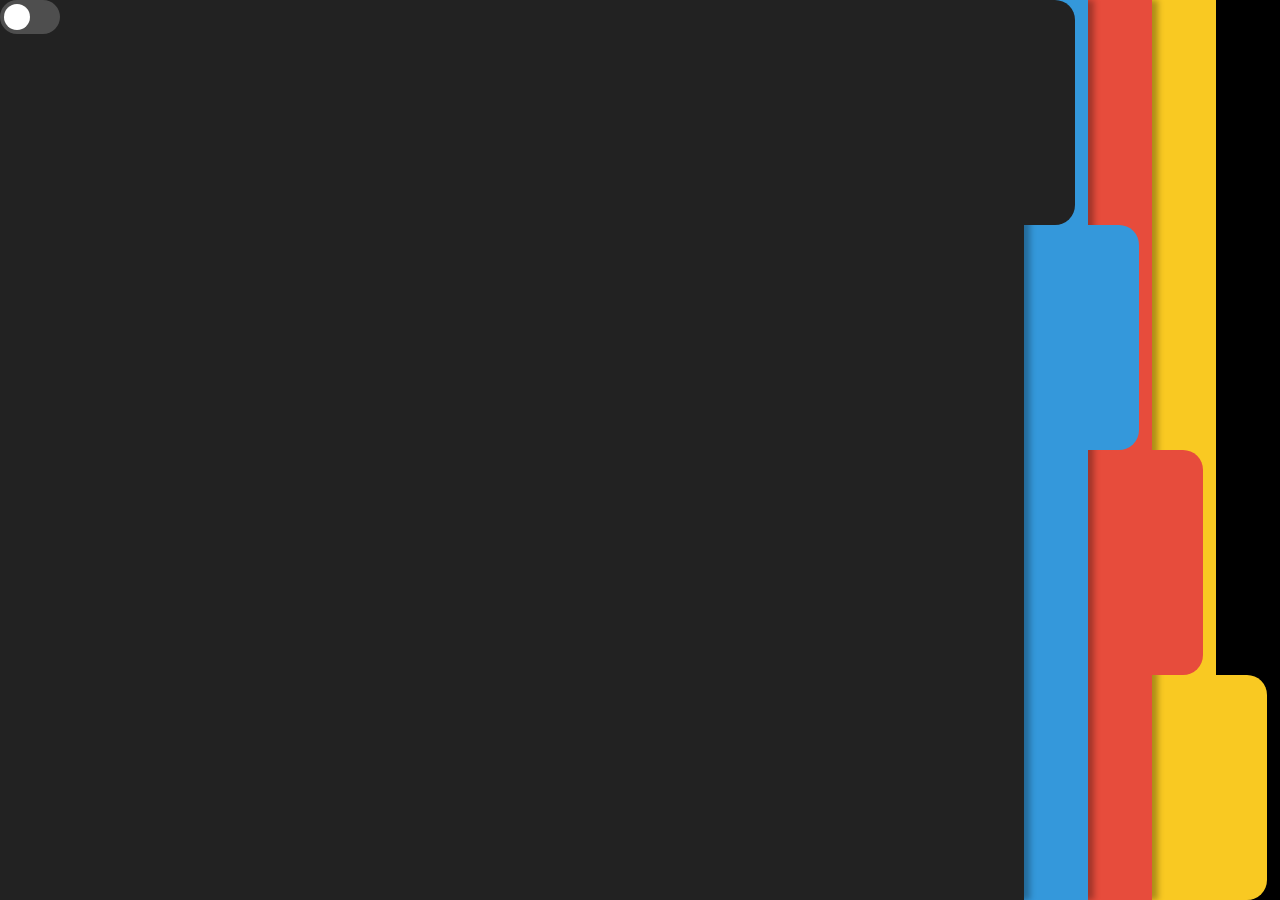
==== index.html @ 331a513a "Finished UI" ====
<!DOCTYPE html>
<!--[if lt IE 7]>      <html class="no-js lt-ie9 lt-ie8 lt-ie7"> <![endif]-->
<!--[if IE 7]>         <html class="no-js lt-ie9 lt-ie8"> <![endif]-->
<!--[if IE 8]>         <html class="no-js lt-ie9"> <![endif]-->
<!--[if gt IE 8]><!--> <html> <!--<![endif]-->
<head>
	<meta charset="utf-8">
	<meta http-equiv="X-UA-Compatible" content="IE=edge,chrome=1">
	<title>Geolocator</title>

	<!--iOS -->
	<meta name="viewport" content="width=device-width, initial-scale=1.0">


	<!-- Place favicon.ico and apple-touch-icon.png in the root directory -->

	<link rel="stylesheet" href="css/tab.css">
	<link rel="stylesheet" href="css/uiElements.css">
	<script src="https://code.jquery.com/jquery-3.1.1.js" integrity="sha256-16cdPddA6VdVInumRGo6IbivbERE8p7CQR3HzTBuELA=" crossorigin="anonymous"></script>
	<script src="js/algo.js"></script>
</head>
<body class="demo" id="preloader">
<!--[if lt IE 7]>
<p class="chromeframe">You are using an <strong>outdated</strong> browser. Please <a href="http://browsehappy.com/">upgrade your browser</a> or <a href="http://www.google.com/chromeframe/?redirect=true">activate Google Chrome Frame</a> to improve your experience.</p>
<![endif]-->
	<!-- Demo content -->
	<div id="demo-content">
		<div id="loader-wrapper">
			<div id="loader"></div>

			<div class="loader-section section-left"></div>
            <div class="loader-section section-right"></div>

		</div>
		
		
			<div id="content">
				<!-- Tabs count backwards; 0 is end page and 4 is the first tab visible !-->
				<div id="tab0">
				</div>
				<div id="tab1" class="remove"></div>
				<div id="tab2"></div>
				<div id="tab3">
					<center>
					<input type='text' onclick='this.value=""' value='Your Points' id='0a'><br>
					<input type='text' onclick='this.value=""' value='Total Points' id='0b'><br>
					<input type='text' onclick='this.value=""' value='Category Weight' id='0c'><br>
					<a id="addButton">+</a><a id="subtractButton">-</a><br>
					<input type="button" id="createForm" value="Start Calculating">
					<div id="formPlace"></div>
					</center>
				</div>
				<div id="tab4">
					<label class="switch">
					  <input type="checkbox" id="checkbox">
					  <div class="slider round"></div>
					</label>
				</div>
			</div>
</body>
</html>
---- css/tab.css ----
html, body {
  height: 100%;
  margin: 0;
}

.tab, #tab0, #tab1, #tab2, #tab3, #tab4 {
  height: 100%;
  position: absolute;
  top: 0%;
  left: 0%;
  box-shadow: 6px 0px 6px rgba(0, 0, 0, 0.3);
  transition: all 0.5s ease;
}
.tab:hover ~ div, #tab0:hover ~ div, #tab1:hover ~ div, #tab2:hover ~ div, #tab3:hover ~ div, #tab4:hover ~ div {
  transform: translateX(-80vw);
}

#tab0 {
  width: 100vw;
  background: black;
}

#tab1 {
  width: 95vw;
  background: #f9c922;
}
#tab1::after {
  content: '';
  position: absolute;
  width: 5vw;
  height: 25vh;
  background: #f9c922;
  border-radius: 0 20px 20px 0;
  top: 75%;
  right: -4vw;
}

#tab2 {
  width: 90vw;
  background: #e74c3c;
}
#tab2::after {
  content: '';
  position: absolute;
  width: 5vw;
  height: 25vh;
  background: #e74c3c;
  border-radius: 0 20px 20px 0;
  top: 50%;
  right: -4vw;
}

#tab3 {
  width: 85vw;
  background: #3498db;
}
#tab3::after {
  content: '';
  position: absolute;
  width: 5vw;
  height: 25vh;
  background: #3498db;
  border-radius: 0 20px 20px 0;
  top: 25%;
  right: -4vw;
}

#tab4 {
  width: 80vw;
  background: #222222;
}
#tab4::after {
  content: '';
  position: absolute;
  width: 5vw;
  height: 25vh;
  background: #222222;
  border-radius: 0 20px 20px 0;
  top: 0;
  right: -4vw;
}
---- css/uiElements.css ----
.switch {
      position: relative;
      display: inline-block;
      width: 60px;
      height: 34px;
    }
    
.switch input {display:none;}
    
.slider {
      position: absolute;
      cursor: pointer;
      top: 0;
      left: 0;
      right: 0;
      bottom: 0;
      background-color: #4e4e4e;
      -webkit-transition: .4s;
      transition: .4s;
    }
    
.slider:before {
      position: absolute;
      content: "";
      height: 26px;
      width: 26px;
      left: 4px;
      bottom: 4px;
      background-color: white;
      -webkit-transition: .4s;
      transition: .4s;
    }
    
input:checked + .slider {
      background-color: #21f372;
    }
    
input:focus + .slider {
      box-shadow: 0 0 1px #21f372;
    }
    
input:checked + .slider:before {
      -webkit-transform: translateX(26px);
      -ms-transform: translateX(26px);
      transform: translateX(26px);
    }
    
    /* Rounded sliders */
.slider.round {
      border-radius: 34px;
    }
    
.slider.round:before {
      border-radius: 50%;
    }
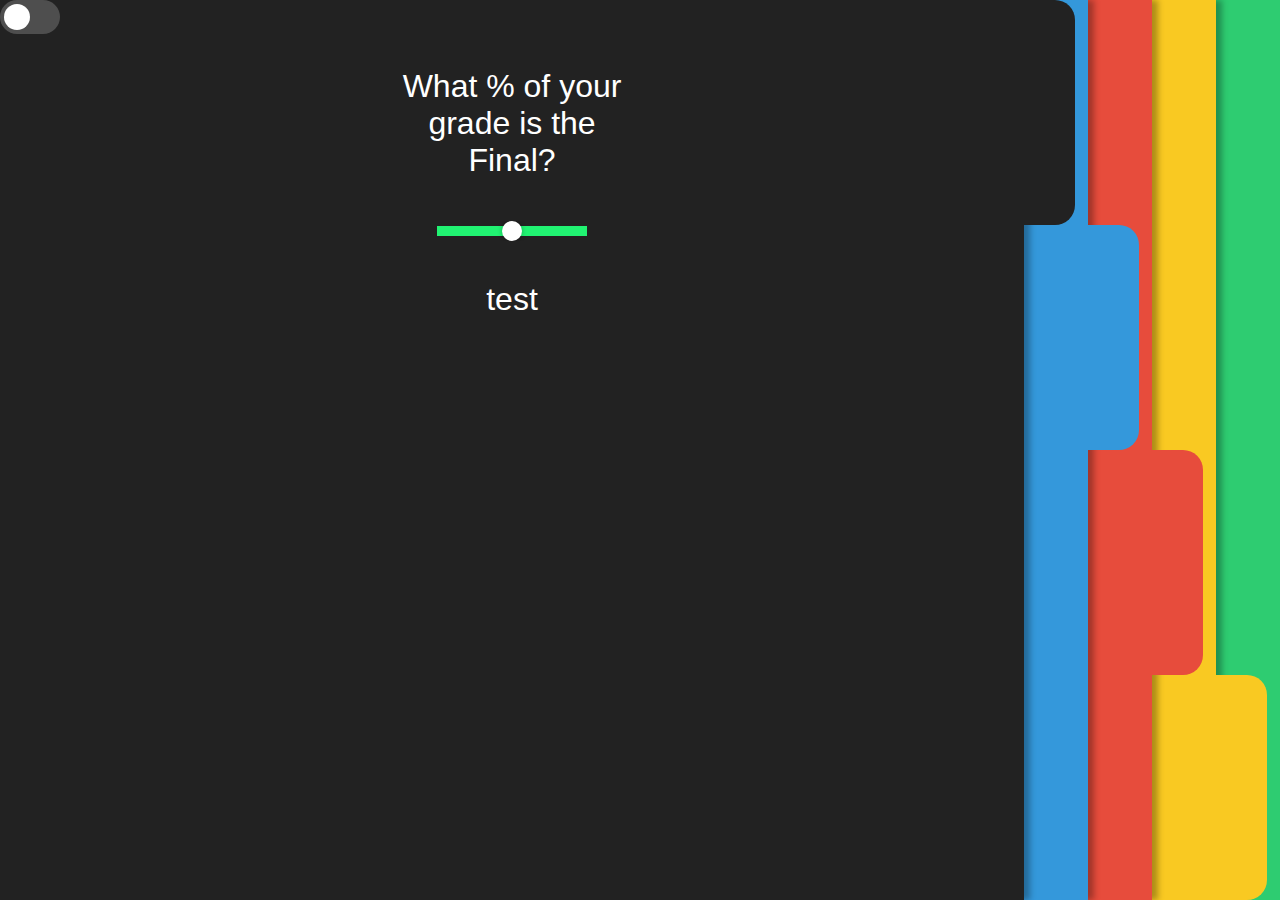
==== commit 4918e0e7: "Added Scroll UI and Input Field Elements" ====
--- a/index.html
+++ b/index.html
@@ -6,9 +6,9 @@
 <head>
 	<meta charset="utf-8">
 	<meta http-equiv="X-UA-Compatible" content="IE=edge,chrome=1">
-	<title>Geolocator</title>
+	<title>Grade Calculator</title>
 
-	<!--iOS -->
+	<!--mobile -->
 	<meta name="viewport" content="width=device-width, initial-scale=1.0">
 
 
@@ -17,6 +17,7 @@
 	<link rel="stylesheet" href="css/tab.css">
 	<link rel="stylesheet" href="css/uiElements.css">
 	<script src="https://code.jquery.com/jquery-3.1.1.js" integrity="sha256-16cdPddA6VdVInumRGo6IbivbERE8p7CQR3HzTBuELA=" crossorigin="anonymous"></script>
+	<link href="https://fonts.googleapis.com/css?family=Quattrocento+Sans" rel="stylesheet">
 	<script src="js/algo.js"></script>
 </head>
 <body class="demo" id="preloader">
@@ -37,24 +38,32 @@
 			<div id="content">
 				<!-- Tabs count backwards; 0 is end page and 4 is the first tab visible !-->
 				<div id="tab0">
+					<center><p class="shadow">This is a test</p></center>
 				</div>
-				<div id="tab1" class="remove"></div>
-				<div id="tab2"></div>
-				<div id="tab3">
+				<div id="tab1" class="remove"></div> <!-- Trimester 3 !-->
+				<div id="tab2"></div> <!-- Quarter 2 or Trimester !-->
+				<div id="tab3"> <!-- Quarter 1 or Trimester 1 !-->
 					<center>
-					<input type='text' onclick='this.value=""' value='Your Points' id='0a'><br>
-					<input type='text' onclick='this.value=""' value='Total Points' id='0b'><br>
-					<input type='text' onclick='this.value=""' value='Category Weight' id='0c'><br>
+					
+					<input type="button" id="calcButton" value="Start Calculating">
+					<div id="formPlace">
+						<input class='rounded' type='text' placeholder="Your points" id='0a'>
+						<input class='rounded' type='text' placeholder="Total points" id='0b'>
+						<input class='rounded' type='text' placeholder="Category weight" id='0c'><br>
+					</div>
 					<a id="addButton">+</a><a id="subtractButton">-</a><br>
-					<input type="button" id="createForm" value="Start Calculating">
-					<div id="formPlace"></div>
 					</center>
 				</div>
-				<div id="tab4">
+				<div id="tab4"> <!-- Main page with Semester/Trimester switch !-->
 					<label class="switch">
 					  <input type="checkbox" id="checkbox">
 					  <div class="slider round"></div>
 					</label>
+					<form class="sliderForm">
+						<p>What % of your grade is the Final?</p>
+						<input class= "rangeSlider" type="range" value="50"/ onInput="document.getElementById('i').innerHTML=this.value">
+						<p id="i">test</p>
+					</form>
 				</div>
 			</div>
 </body>
--- a/css/tab.css
+++ b/css/tab.css
@@ -12,12 +12,12 @@
   transition: all 0.5s ease;
 }
 .tab:hover ~ div, #tab0:hover ~ div, #tab1:hover ~ div, #tab2:hover ~ div, #tab3:hover ~ div, #tab4:hover ~ div {
-  transform: translateX(-80vw);
+  transform: translateX(-79vw);
 }
 
 #tab0 {
   width: 100vw;
-  background: black;
+  background: #2ecc71;
 }
 
 #tab1 {
@@ -57,6 +57,7 @@
 #tab3::after {
   content: '';
   position: absolute;
+  font-size: 200px;
   width: 5vw;
   height: 25vh;
   background: #3498db;
@@ -78,4 +79,4 @@
   border-radius: 0 20px 20px 0;
   top: 0;
   right: -4vw;
-}+}
--- a/css/uiElements.css
+++ b/css/uiElements.css
@@ -52,4 +52,57 @@
     
 .slider.round:before {
       border-radius: 50%;
-    }+    }
+.rounded{
+  margin-top:10px;
+  padding: 10px;
+  border: none;
+  border-bottom: solid 2px #c9c9c9;
+  border-radius: 5px;
+  transition: border 0.3s;
+  outline: none;
+}
+.rounded:focus,
+.rounded.focus {
+  border-bottom: solid 2px #969696;
+}
+
+.sliderForm {
+  width:260px;
+  height:260px;
+  margin:0 auto;
+}
+
+.rangeSlider {
+  -webkit-appearance:none;
+  width:160px;
+  height:20px;
+  border-radius: 40px;
+  margin:10px 50px;
+  background: linear-gradient(to right, #21f372 0%, #21f372 100%);
+  background-size:150px 10px;
+  background-position:center;
+  background-repeat:no-repeat;
+  overflow:hidden;
+  outline: none;
+}
+
+.rangeSlider::-webkit-slider-thumb{
+  -webkit-appearance:none;
+  width:20px;
+  height:20px;
+  background:#fff;
+  position:relative;
+  z-index:3;
+  border-radius: 10px;
+  box-shadow:0 0 5px 0 rgba(0,0,0,0.3);
+}
+
+p{
+  width:100%;
+  text-align:center;
+  color:white;
+  font-family: 'HelveticaNeue-UltraLight', 'Helvetica Neue UltraLight', Roboto, Arial, Sans-serif;
+  font-size:32px;
+  margin-top:30px;
+}
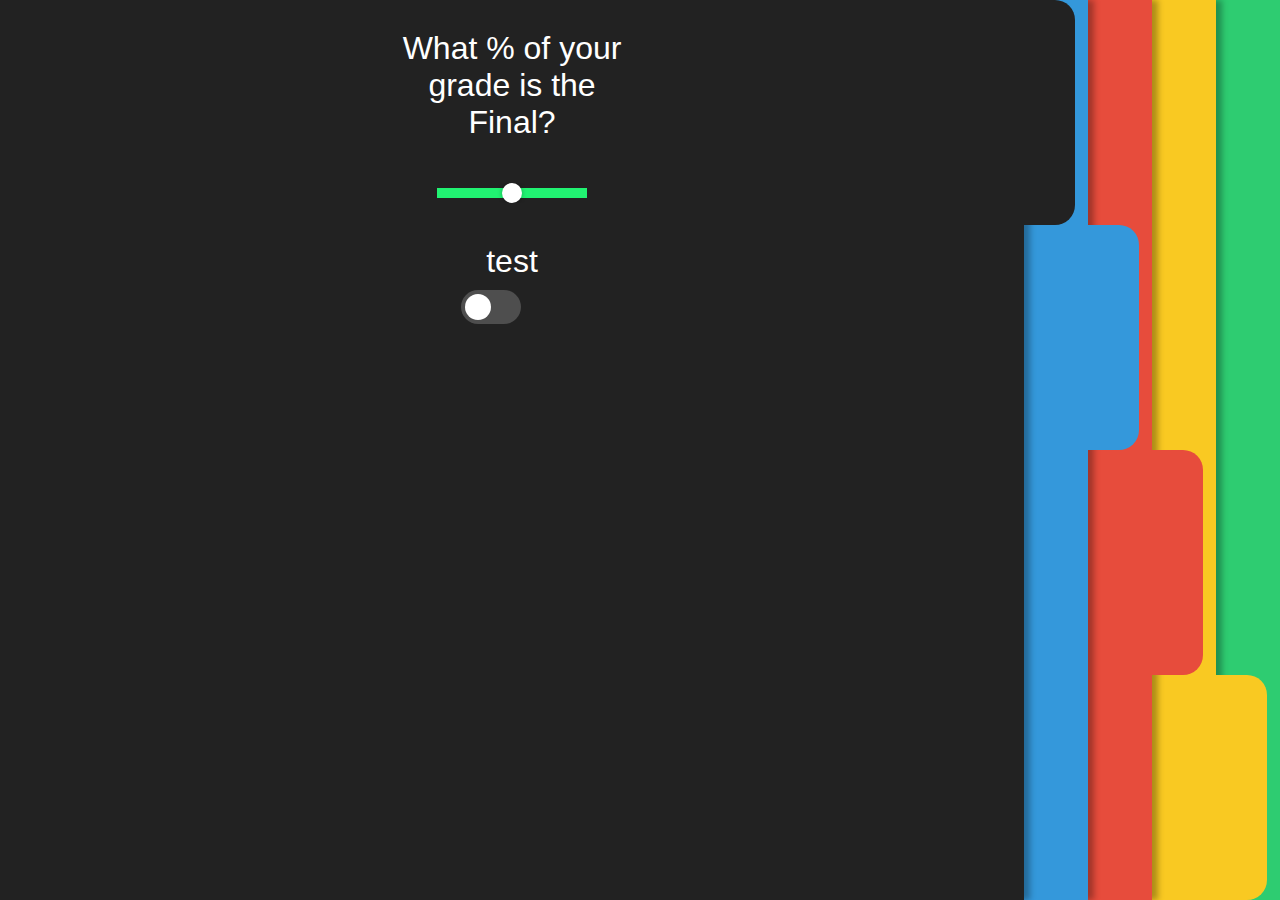
==== commit 62c37c58: "Moved Vertical Checkbox" ====
--- a/index.html
+++ b/index.html
@@ -33,8 +33,8 @@
             <div class="loader-section section-right"></div>
 
 		</div>
-		
-		
+
+
 			<div id="content">
 				<!-- Tabs count backwards; 0 is end page and 4 is the first tab visible !-->
 				<div id="tab0">
@@ -44,27 +44,28 @@
 				<div id="tab2"></div> <!-- Quarter 2 or Trimester !-->
 				<div id="tab3"> <!-- Quarter 1 or Trimester 1 !-->
 					<center>
-					
+
 					<input type="button" id="calcButton" value="Start Calculating">
 					<div id="formPlace">
-						<input class='rounded' type='text' placeholder="Your points" id='0a'>
-						<input class='rounded' type='text' placeholder="Total points" id='0b'>
-						<input class='rounded' type='text' placeholder="Category weight" id='0c'><br>
+						<input class="rounded" type="text" placeholder="Your points" id="0a">
+						<input class="rounded" type="text" placeholder="Total points" id="0b">
+						<input class="rounded" type="text" placeholder="Category weight" id="0c"><br>
 					</div>
 					<a id="addButton">+</a><a id="subtractButton">-</a><br>
 					</center>
 				</div>
 				<div id="tab4"> <!-- Main page with Semester/Trimester switch !-->
+					<form class="sliderForm">
+						<p>What % of your grade is the Final?</p>
+						<input class="rangeSlider" type="range" value="50" oninput="document.getElementById('i').innerHTML=this.value">
+						<p id="i">test</p>
+					</form>
 					<label class="switch">
 					  <input type="checkbox" id="checkbox">
 					  <div class="slider round"></div>
 					</label>
-					<form class="sliderForm">
-						<p>What % of your grade is the Final?</p>
-						<input class= "rangeSlider" type="range" value="50"/ onInput="document.getElementById('i').innerHTML=this.value">
-						<p id="i">test</p>
-					</form>
 				</div>
 			</div>
+		</div>
 </body>
 </html>
--- a/css/uiElements.css
+++ b/css/uiElements.css
@@ -3,10 +3,11 @@
       display: inline-block;
       width: 60px;
       height: 34px;
+      left: 45%;
     }
-    
+
 .switch input {display:none;}
-    
+
 .slider {
       position: absolute;
       cursor: pointer;
@@ -18,7 +19,7 @@
       -webkit-transition: .4s;
       transition: .4s;
     }
-    
+
 .slider:before {
       position: absolute;
       content: "";
@@ -30,26 +31,26 @@
       -webkit-transition: .4s;
       transition: .4s;
     }
-    
+
 input:checked + .slider {
       background-color: #21f372;
     }
-    
+
 input:focus + .slider {
       box-shadow: 0 0 1px #21f372;
     }
-    
+
 input:checked + .slider:before {
       -webkit-transform: translateX(26px);
       -ms-transform: translateX(26px);
       transform: translateX(26px);
     }
-    
+
     /* Rounded sliders */
 .slider.round {
       border-radius: 34px;
     }
-    
+
 .slider.round:before {
       border-radius: 50%;
     }
